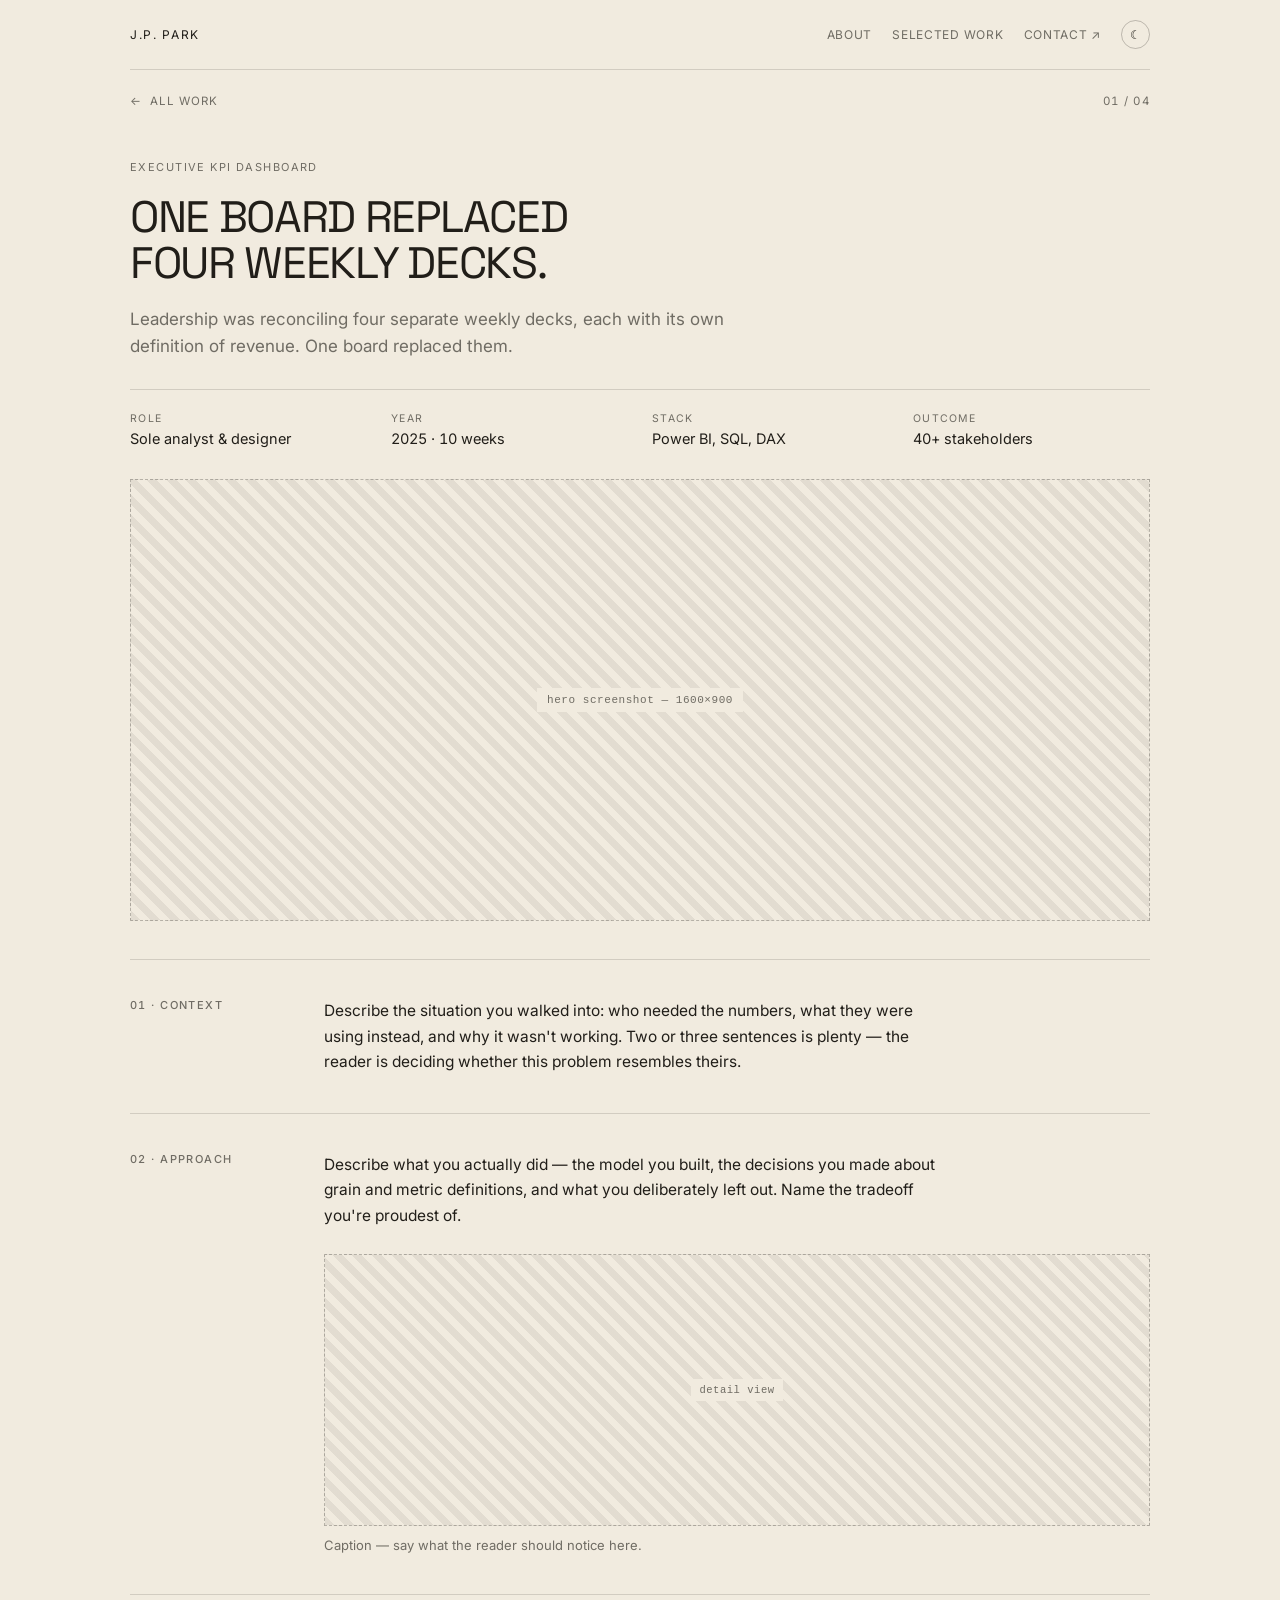
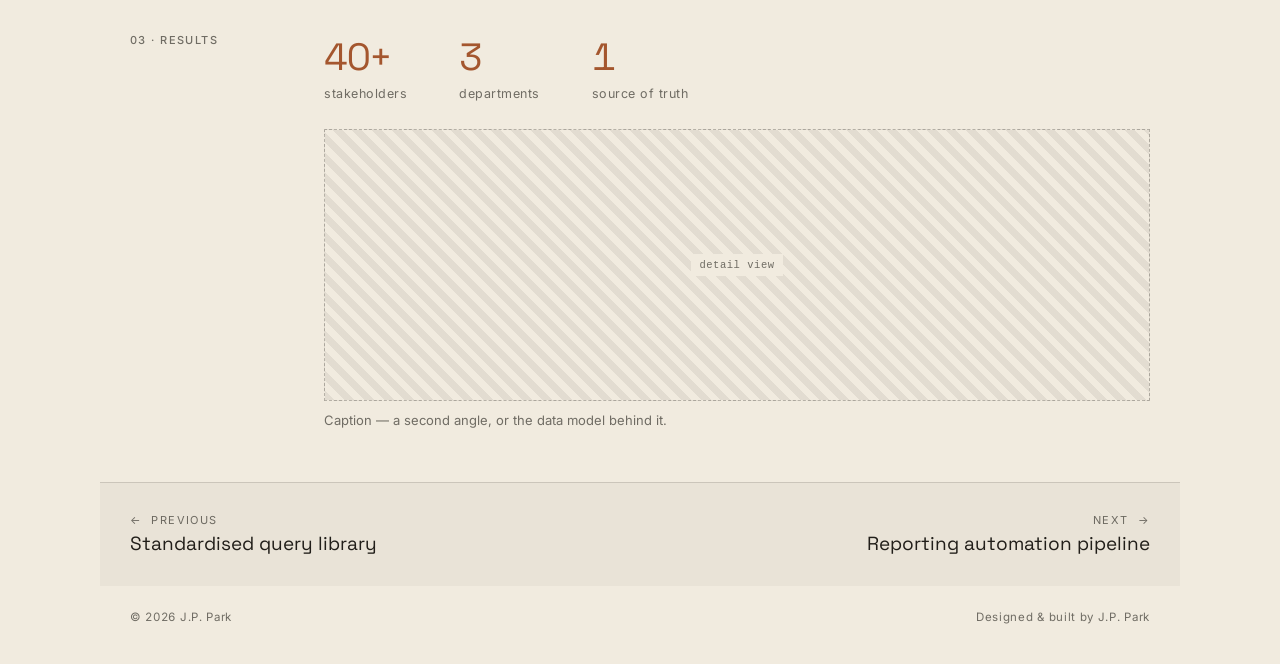
==== work/kpi-dashboard.html @ 95392c77 "initial commit" ====
<!DOCTYPE html>
<html lang="en">
<head>
  <meta charset="UTF-8">
  <meta name="viewport" content="width=device-width, initial-scale=1.0">
  <title>Executive KPI dashboard — J.P. Park</title>
  <meta name="description" content="One board replaced four weekly decks — an executive KPI dashboard built in Power BI.">
  <link rel="icon" href="data:image/svg+xml,%3Csvg xmlns='http://www.w3.org/2000/svg' width='64' height='64'%3E%3Crect width='64' height='64' fill='%23f1ebdf'/%3E%3Crect x='9' y='9' width='46' height='46' fill='none' stroke='%23211e19' stroke-width='2'/%3E%3Crect x='22' y='22' width='20' height='20' fill='%23a4562e'/%3E%3C/svg%3E">
  <link rel="preconnect" href="https://fonts.googleapis.com">
  <link rel="preconnect" href="https://fonts.gstatic.com" crossorigin>
  <link href="https://fonts.googleapis.com/css2?family=Space+Grotesk:wght@400;500&family=Inter:wght@400;500&display=swap" rel="stylesheet">
  <link rel="stylesheet" href="../css/style.css?v=10">
  <script>
    (function () {
      var t = null;
      try { t = localStorage.getItem("jpp-theme"); } catch (e) {}
      if (!t) {
        t = window.matchMedia && window.matchMedia("(prefers-color-scheme: dark)").matches
          ? "dark" : "light";
      }
      document.documentElement.setAttribute("data-th", t);
    })();
  </script>
</head>
<body>

<a class="skip" href="#main">Skip to content</a>

<div class="wrap">

  <header class="site-head bound">
    <a class="brand" href="../index.html">J.P.&nbsp;Park</a>
    <nav class="site-nav">
      <a class="nav-link" href="../index.html#about">About</a>
      <a class="nav-link" href="../index.html#work">Selected Work</a>
      <a class="nav-link" href="mailto:jppk.park@gmail.com">Contact&nbsp;&#8599;</a>
      <button class="theme-toggle" id="themeToggle" type="button"
              aria-label="Switch to dark theme" title="Switch to dark theme">&#9790;</button>
    </nav>
  </header>

  <main id="main" class="bound">
    <article>

      <div class="cs-top">
        <a class="cs-back" href="../index.html#work">&#8592;&nbsp; All work</a>
        <span class="cs-counter num">01 / 04</span>
      </div>

      <header class="cs-head">
        <span class="eyebrow">Executive KPI dashboard</span>
        <h1 class="cs-title">One board replaced four weekly decks.</h1>
        <p class="cs-lede">Leadership was reconciling four separate weekly decks, each with its own
          definition of revenue. One board replaced them.</p>
      </header>

      <div class="facts4">
        <div class="fact"><span class="fact-k">Role</span><span class="fact-v num">Sole analyst &amp; designer</span></div>
        <div class="fact"><span class="fact-k">Year</span><span class="fact-v num">2025 &middot; 10 weeks</span></div>
        <div class="fact"><span class="fact-k">Stack</span><span class="fact-v num">Power BI, SQL, DAX</span></div>
        <div class="fact"><span class="fact-k">Outcome</span><span class="fact-v num">40+ stakeholders</span></div>
      </div>

      <div class="ph ph-hero">
        <span class="chip">hero screenshot &mdash; 1600&times;900</span>
      </div>

      <section class="cs-row">
        <h2 class="label num">01 &middot; Context</h2>
        <p class="cs-para">Describe the situation you walked into: who needed the numbers, what they
          were using instead, and why it wasn't working. Two or three sentences is plenty &mdash;
          the reader is deciding whether this problem resembles theirs.</p>
      </section>

      <section class="cs-row">
        <h2 class="label num">02 &middot; Approach</h2>
        <div class="cs-body">
          <p class="cs-para">Describe what you actually did &mdash; the model you built, the
            decisions you made about grain and metric definitions, and what you deliberately left
            out. Name the tradeoff you're proudest of.</p>
          <figure class="figure">
            <div class="ph ph-detail"><span class="chip">detail view</span></div>
            <figcaption>Caption &mdash; say what the reader should notice here.</figcaption>
          </figure>
        </div>
      </section>

      <section class="cs-row">
        <h2 class="label num">03 &middot; Results</h2>
        <div class="cs-results">
          <div class="stats">
            <div class="stat"><span class="stat-n num">40+</span><span class="stat-k">stakeholders</span></div>
            <div class="stat"><span class="stat-n num">3</span><span class="stat-k">departments</span></div>
            <div class="stat"><span class="stat-n num">1</span><span class="stat-k">source of truth</span></div>
          </div>
          <figure class="figure">
            <div class="ph ph-detail"><span class="chip">detail view</span></div>
            <figcaption>Caption &mdash; a second angle, or the data model behind it.</figcaption>
          </figure>
        </div>
      </section>

      <nav class="panel cs-nav">
        <div class="panel-inner">
          <a class="cs-step" href="query-library.html">
            <span class="eyebrow">&#8592;&nbsp; Previous</span>
            <span class="cs-step-title">Standardised query library</span>
          </a>
          <a class="cs-step cs-step-next" href="reporting-automation.html">
            <span class="eyebrow">Next&nbsp; &#8594;</span>
            <span class="cs-step-title">Reporting automation pipeline</span>
          </a>
        </div>
      </nav>

    </article>
  </main>

  <footer class="site-foot bound">
    <span class="num">&copy; 2026 J.P. Park</span>
    <span>Designed &amp; built by J.P. Park</span>
  </footer>

</div>

<script src="../js/main.js?v=10"></script>
</body>
</html>
---- css/style.css ----
/* ============================================================
   J.P. Park — portfolio
   Editorial parchment. Hairlines only, no shadows.
   One breakpoint: 820px.
   ============================================================ */

/* ---------- design tokens ---------- */

:root {
  --bg:          #f1ebdf;
  --ink:         #211e19;
  --muted:       rgba(33, 30, 25, .62);
  --accent:      #a4562e;
  --panel:       rgba(33, 30, 25, .04);
  --hover:       rgba(33, 30, 25, .035);

  --hair:        rgba(33, 30, 25, .15);   /* rules and section dividers */
  --hair-strong: rgba(33, 30, 25, .25);   /* theme toggle */
  --hair-tag:    rgba(33, 30, 25, .22);   /* tag pills */
  --hair-dash:   rgba(33, 30, 25, .28);   /* image placeholders */
  --hair-icon:   rgba(33, 30, 25, .35);   /* tool slots, CTA pills */

  --ph-fill:     rgba(33, 30, 25, .07);   /* placeholder hatching */
  --chip-bg:     #f1ebdf;                 /* label chip sitting on the hatching */

  --display: "Space Grotesk", system-ui, sans-serif;
  --body:    Inter, system-ui, sans-serif;
  --mono:    ui-monospace, Menlo, Consolas, monospace;

  color-scheme: light;
}

html[data-th="dark"] {
  --bg:          #16140f;
  --ink:         #ece5d6;
  --muted:       #9a9280;
  --accent:      #d1804f;
  --panel:       rgba(236, 229, 214, .045);
  --hover:       rgba(236, 229, 214, .045);

  --hair:        rgba(236, 229, 214, .18);
  --hair-strong: rgba(236, 229, 214, .28);
  --hair-tag:    rgba(236, 229, 214, .22);
  --hair-dash:   rgba(236, 229, 214, .26);
  --hair-icon:   rgba(236, 229, 214, .30);

  --ph-fill:     rgba(236, 229, 214, .09);
  --chip-bg:     #16140f;

  color-scheme: dark;
}

/* Fallback for the no-JS case — the inline head script normally sets data-th
   before first paint, so this only applies when scripting is off. */
@media (prefers-color-scheme: dark) {
  html:not([data-th]) {
    --bg:          #16140f;
    --ink:         #ece5d6;
    --muted:       #9a9280;
    --accent:      #d1804f;
    --panel:       rgba(236, 229, 214, .045);
    --hover:       rgba(236, 229, 214, .045);
    --hair:        rgba(236, 229, 214, .18);
    --hair-strong: rgba(236, 229, 214, .28);
    --hair-tag:    rgba(236, 229, 214, .22);
    --hair-dash:   rgba(236, 229, 214, .26);
    --hair-icon:   rgba(236, 229, 214, .30);
    --ph-fill:     rgba(236, 229, 214, .09);
    --chip-bg:     #16140f;
    color-scheme: dark;
  }
}

/* ---------- base ---------- */

html, body { margin: 0; padding: 0; }

body {
  background: var(--bg);
  color: var(--ink);
  font-family: var(--body);
  -webkit-font-smoothing: antialiased;
}

a { color: var(--ink); text-decoration: none; }
a:hover { color: var(--accent); }
:focus-visible { outline: 2px solid var(--accent); outline-offset: 3px; }
::selection { background: var(--accent); color: var(--bg); }

h1, h2, h3, p, ul, figure { margin: 0; }

.num { font-variant-numeric: tabular-nums; }

.skip {
  position: absolute; left: -9999px; top: 8px; z-index: 50;
  padding: 8px 14px; border-radius: 4px;
  background: var(--ink); color: var(--bg); font-size: 13px;
}
.skip:focus { left: 16px; color: var(--bg); }

/* ---------- shell ---------- */

.wrap  { min-height: 100vh; padding: 0 30px; }
.bound { max-width: 1020px; margin: 0 auto; }

/* ---------- header ---------- */

.site-head {
  display: flex; justify-content: space-between; align-items: center;
  gap: 18px; padding: 20px 0;
  border-bottom: 1px solid var(--hair);
}
.brand { font-size: 12px; letter-spacing: .14em; text-transform: uppercase; }
.site-nav { display: flex; align-items: center; gap: 20px; }
.nav-link {
  font-size: 12px; letter-spacing: .06em; text-transform: uppercase;
  color: var(--muted);
}
.theme-toggle {
  width: 29px; height: 29px; padding: 0;
  border: 1px solid var(--hair-strong); border-radius: 50%;
  background: transparent; color: inherit; cursor: pointer;
  font-size: 12px; line-height: 1;
  display: grid; place-items: center;
}
.theme-toggle:hover { border-color: var(--accent); color: var(--accent); }

/* ---------- shared type ---------- */

.label {
  font-size: 11px; font-weight: 500; letter-spacing: .13em;
  text-transform: uppercase; color: var(--muted);
}
.eyebrow {
  font-size: 11px; letter-spacing: .13em;
  text-transform: uppercase; color: var(--muted);
}

/* ---------- hero ---------- */

.hero { padding: 76px 0 54px; display: flex; flex-direction: column; }
.hero-stack { display: flex; flex-direction: column; gap: 26px; }

.hero-name {
  font-family: var(--display); font-size: 56px; font-weight: 400;
  line-height: 1.02; letter-spacing: -.03em; text-transform: uppercase;
  max-width: 17ch; text-wrap: balance;
}

.profile { display: flex; flex-direction: column; gap: 13px; }
.statement {
  font-family: var(--display); font-size: 24px; font-weight: 400;
  line-height: 1.15; letter-spacing: -.02em; max-width: 24ch;
}
.para {
  font-size: 16px; line-height: 1.6; max-width: 62ch;
  color: var(--muted); text-wrap: pretty;
}

.meta-block {
  display: flex; flex-direction: column; gap: 10px;
  width: 100%; align-self: stretch;
  padding-top: 20px; margin-top: 5px;
  border-top: 1px solid var(--hair);
}
.meta-loc { font-size: 15px; line-height: 1.6; }
.tools { display: flex; flex-wrap: wrap; gap: 10px 20px; margin-top: 4px; }
.tool {
  display: inline-flex; align-items: center; gap: 8px;
  white-space: nowrap; font-size: 15px; line-height: 1.4;
}
/* Lucide glyphs (ISC). Monochrome — they inherit the ink colour via
   currentColor, so they follow the light/dark theme. Note: no `fill` here on
   purpose — the scatter icon's dots carry their own fill="currentColor" and a
   CSS fill would override that attribute and erase them. */
.tool svg {
  flex: none; width: 18px; height: 18px;
  stroke-width: 1.75;
}

.cta-row { display: flex; flex-wrap: wrap; gap: 12px; padding-top: 6px; }
.pill {
  border: 1px solid var(--hair-icon); border-radius: 22px;
  padding: 10px 20px; font-size: 14px;
}
.pill:hover { border-color: var(--accent); }

/* ---------- experience ---------- */

.about {
  padding: 48px 0 8px;
  border-top: 1px solid var(--hair);
  scroll-margin-top: 20px;
}
.about-stack { display: flex; flex-direction: column; gap: 16px; }
.roles { display: flex; flex-direction: column; gap: 22px; }
.role {
  display: flex; flex-direction: column; gap: 8px;
  padding-top: 16px; border-top: 1px solid var(--hair);
}
.role-head {
  display: flex; justify-content: space-between; align-items: baseline; gap: 16px;
}
.role-title { font-family: var(--display); font-size: 18px; font-weight: 500; }
.role-dates {
  font-size: 12px; letter-spacing: .04em; white-space: nowrap; color: var(--muted);
}
.role-org {
  font-size: 11.5px; letter-spacing: .09em;
  text-transform: uppercase; color: var(--muted);
}
.role-list {
  margin-top: 5px; padding-left: 17px; max-width: 56ch;
  display: flex; flex-direction: column; gap: 7px;
}
.role-list li { font-size: 14.5px; line-height: 1.55; }

/* ---------- selected work ---------- */

.work-sec { padding: 60px 0 20px; scroll-margin-top: 20px; }
.sec-head {
  display: flex; justify-content: space-between; align-items: baseline;
  gap: 20px; padding-bottom: 6px;
}
.sec-count { font-size: 11px; letter-spacing: .13em; color: var(--muted); }

.work {
  display: block; border-top: 1px solid var(--hair);
  padding: 26px 16px; margin: 0 -16px;
  transition: background .15s ease;
}
.work:hover { background: var(--hover); color: var(--ink); }
.work-grid {
  display: grid; grid-template-columns: 1fr 1.05fr;
  gap: 34px; align-items: stretch;
}
.work-text { display: flex; flex-direction: column; gap: 14px; order: 1; }
.work-head { display: flex; flex-direction: column; gap: 5px; }
.work-headline {
  font-family: var(--display); font-size: 25px; font-weight: 400;
  line-height: 1.14; letter-spacing: -.02em; max-width: 24ch;
}
.work-blurb {
  font-size: 14.5px; line-height: 1.6; max-width: 56ch;
  color: var(--muted); text-wrap: pretty;
}
.work-cta {
  margin-top: auto; font-size: 13px; letter-spacing: .03em; color: var(--accent);
}
.arrow { display: inline-block; font-style: normal; transition: transform .15s ease; }
.work:hover .arrow { transform: translateX(3px); }
.work-end { border-top: 1px solid var(--hair); }

/* image placeholders */
.ph {
  display: grid; place-items: center;
  border: 1px dashed var(--hair-dash);
  background-image: repeating-linear-gradient(45deg,
    var(--ph-fill) 0 7px, transparent 7px 14px);
}
.ph-shot { min-height: 230px; order: 2; }
.chip {
  font-family: var(--mono); font-size: 10.5px; letter-spacing: .05em;
  padding: 5px 8px; background: var(--chip-bg); color: var(--muted);
}

/* facts strips */
.facts3 {
  display: grid; grid-template-columns: repeat(3, 1fr); gap: 14px;
  padding: 12px 0;
  border-top: 1px solid var(--hair); border-bottom: 1px solid var(--hair);
}
.fact { display: flex; flex-direction: column; gap: 3px; }
.fact-k {
  font-size: 10px; letter-spacing: .12em; text-transform: uppercase; color: var(--muted);
}
.fact-v { font-size: 13px; line-height: 1.35; }

.tags { display: flex; flex-wrap: wrap; gap: 7px; }
.tag {
  display: inline-block; white-space: nowrap;
  font-size: 10.5px; letter-spacing: .09em; text-transform: uppercase;
  border: 1px solid var(--hair-tag); border-radius: 12px;
  padding: 4px 10px; color: var(--muted);
}

/* ---------- full-bleed panels ---------- */

.panel {
  margin: 60px -30px 0; padding: 52px 30px;
  background: var(--panel); border-top: 1px solid var(--hair);
}
.panel-inner {
  max-width: 1020px; margin: 0 auto;
  display: flex; flex-direction: column; gap: 26px;
}
.panel-head { display: flex; flex-direction: column; gap: 12px; }
.panel-title {
  font-family: var(--display); font-size: 34px; font-weight: 400;
  line-height: 1.08; letter-spacing: -.025em; max-width: 22ch;
}
.triple {
  display: grid; grid-template-columns: repeat(3, 1fr); gap: 30px;
  padding-top: 22px; border-top: 1px solid var(--hair);
}
.tri { display: flex; flex-direction: column; gap: 6px; }
.tri-v { font-size: 14.5px; line-height: 1.55; }
.link-row {
  display: flex; flex-wrap: wrap; gap: 22px;
  align-items: baseline; padding-top: 6px;
}
.link-cap { font-size: 12px; letter-spacing: .13em; text-transform: uppercase; }

/* ---------- footer ---------- */

.site-foot {
  padding: 24px 0 40px;
  display: flex; justify-content: space-between; align-items: baseline; gap: 20px;
}
.site-foot span { font-size: 11.5px; letter-spacing: .06em; color: var(--muted); }

/* ---------- case study ---------- */

.cs-top {
  padding: 24px 0 0;
  display: flex; justify-content: space-between; align-items: baseline; gap: 20px;
}
.cs-back {
  font-size: 11.5px; letter-spacing: .09em;
  text-transform: uppercase; color: var(--muted);
}
.cs-counter { font-size: 11.5px; letter-spacing: .11em; color: var(--muted); }

.cs-head { padding: 52px 0 30px; display: flex; flex-direction: column; gap: 20px; }
.cs-title {
  font-family: var(--display); font-size: 44px; font-weight: 400;
  line-height: 1.05; letter-spacing: -.03em; text-transform: uppercase;
  max-width: 20ch; text-wrap: balance;
}
.cs-lede {
  font-size: 17px; line-height: 1.55; max-width: 56ch;
  color: var(--muted); text-wrap: pretty;
}

.facts4 {
  display: grid; grid-template-columns: repeat(4, 1fr); gap: 24px;
  padding: 22px 0 30px; border-top: 1px solid var(--hair);
}
.facts4 .fact-k { font-size: 10.5px; }
.facts4 .fact-v { font-size: 14.5px; line-height: 1.45; }

.ph-hero { height: 440px; }
.ph-hero .chip { font-size: 11px; padding: 6px 10px; }
.ph-detail { height: 270px; }

.cs-row {
  display: grid; grid-template-columns: 160px 1fr; gap: 34px;
  padding-top: 38px; margin-top: 38px; border-top: 1px solid var(--hair);
}
.cs-body { display: flex; flex-direction: column; gap: 26px; }
.cs-para {
  font-size: 15.5px; line-height: 1.65; max-width: 62ch; text-wrap: pretty;
}
.figure { display: flex; flex-direction: column; gap: 10px; }
.figure figcaption {
  font-size: 13px; line-height: 1.5; max-width: 52ch; color: var(--muted);
}

.stats { display: flex; flex-wrap: wrap; gap: 52px; }
.stat { display: flex; flex-direction: column; gap: 5px; }
.stat-n {
  font-family: var(--display); font-size: 38px; font-weight: 400;
  letter-spacing: -.035em; color: var(--accent);
}
.stat-k { font-size: 12.5px; letter-spacing: .04em; color: var(--muted); }

.cs-nav { margin: 52px -30px 0; padding: 30px; }
.cs-nav .panel-inner { display: grid; grid-template-columns: 1fr 1fr; gap: 26px; }
.cs-step {
  display: flex; flex-direction: column; gap: 6px;
  transition: background .15s ease;
}
.cs-step:hover { color: var(--ink); }
.cs-step-next { text-align: right; }
.cs-step-title { font-family: var(--display); font-size: 19px; line-height: 1.2; }
.cs-results { display: flex; flex-direction: column; gap: 28px; }

/* ---------- responsive ---------- */

@media (max-width: 820px) {
  .hero-name,
  .cs-title      { font-size: 31px; }
  .panel-title   { font-size: 27px; }

  .work-grid     { grid-template-columns: 1fr; gap: 22px; }
  .ph-shot       { order: -1; }

  .facts4        { grid-template-columns: 1fr 1fr; gap: 20px; }
  .triple        { grid-template-columns: 1fr; gap: 26px; }
  .cs-row        { grid-template-columns: 1fr; gap: 12px; }
  .cs-nav .panel-inner { grid-template-columns: 1fr; gap: 30px; }
}

@media (prefers-reduced-motion: reduce) {
  .work, .arrow, .cs-step { transition: none; }
}
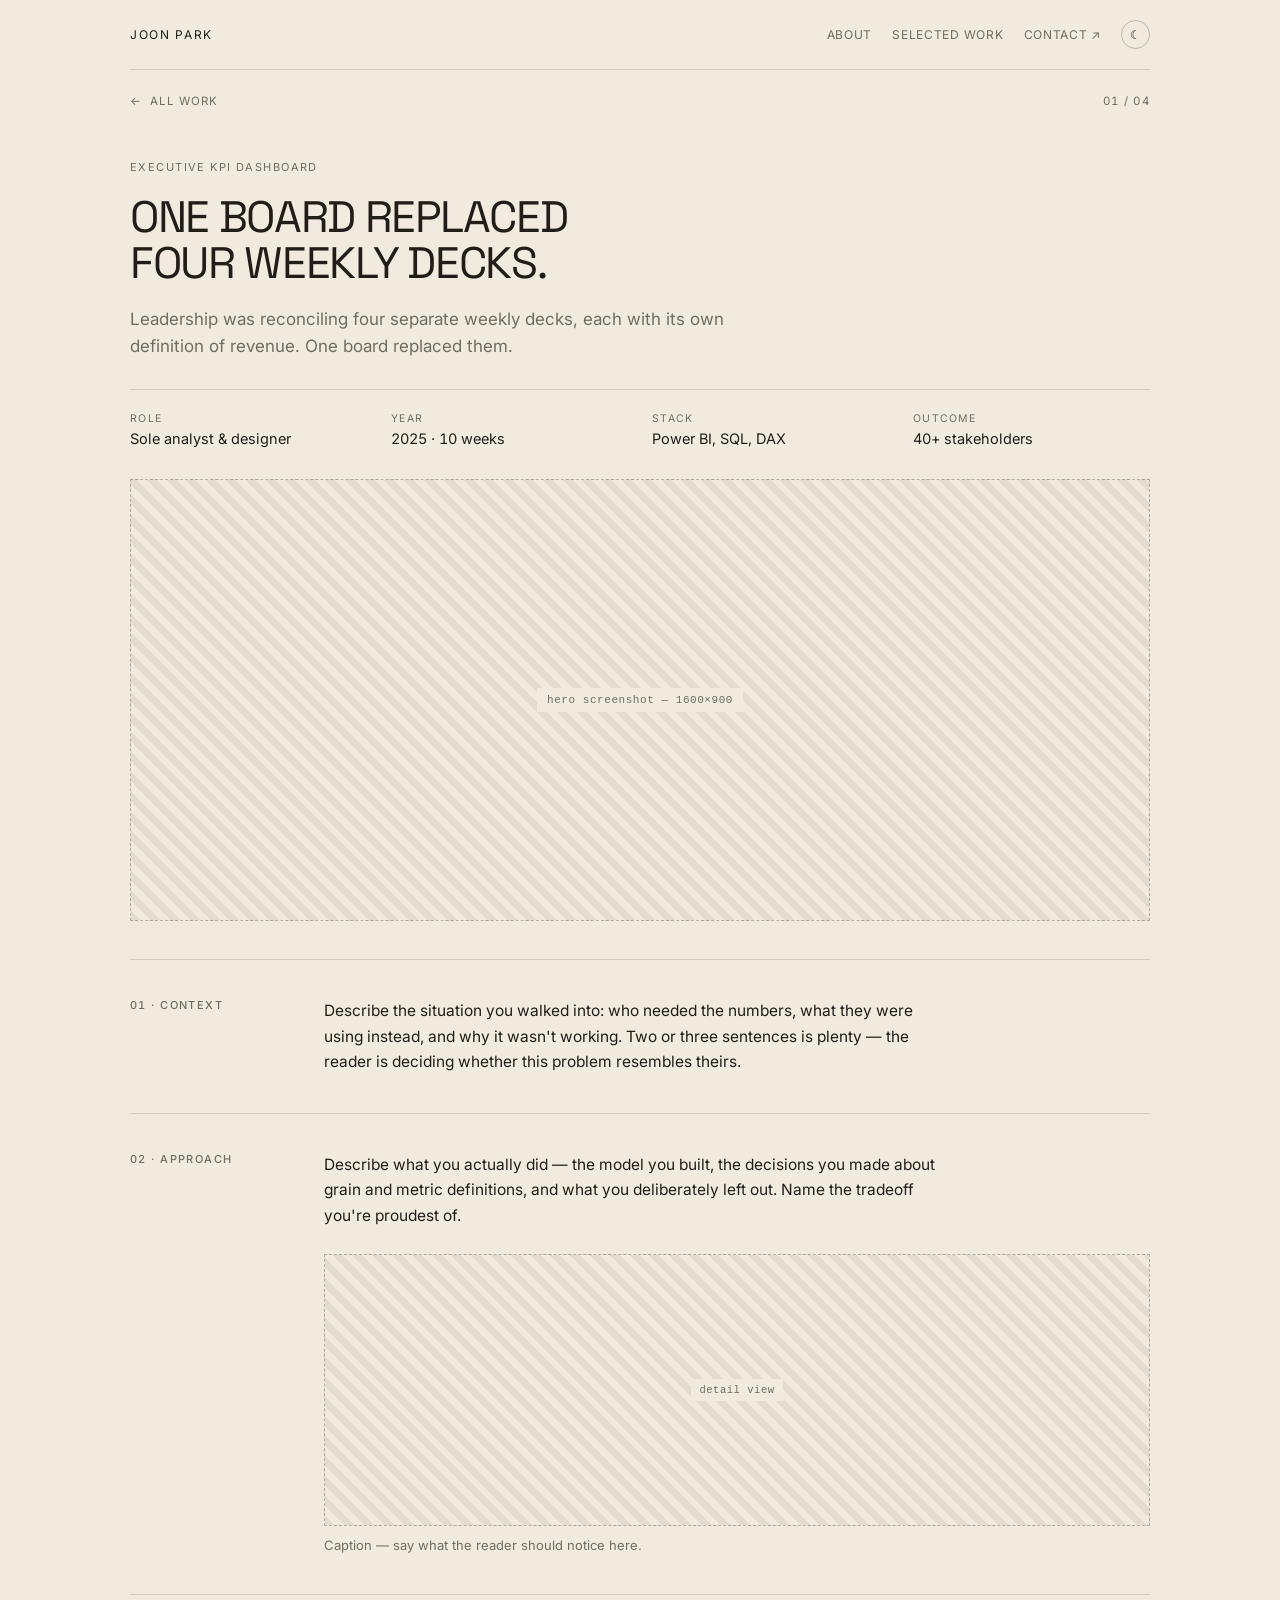
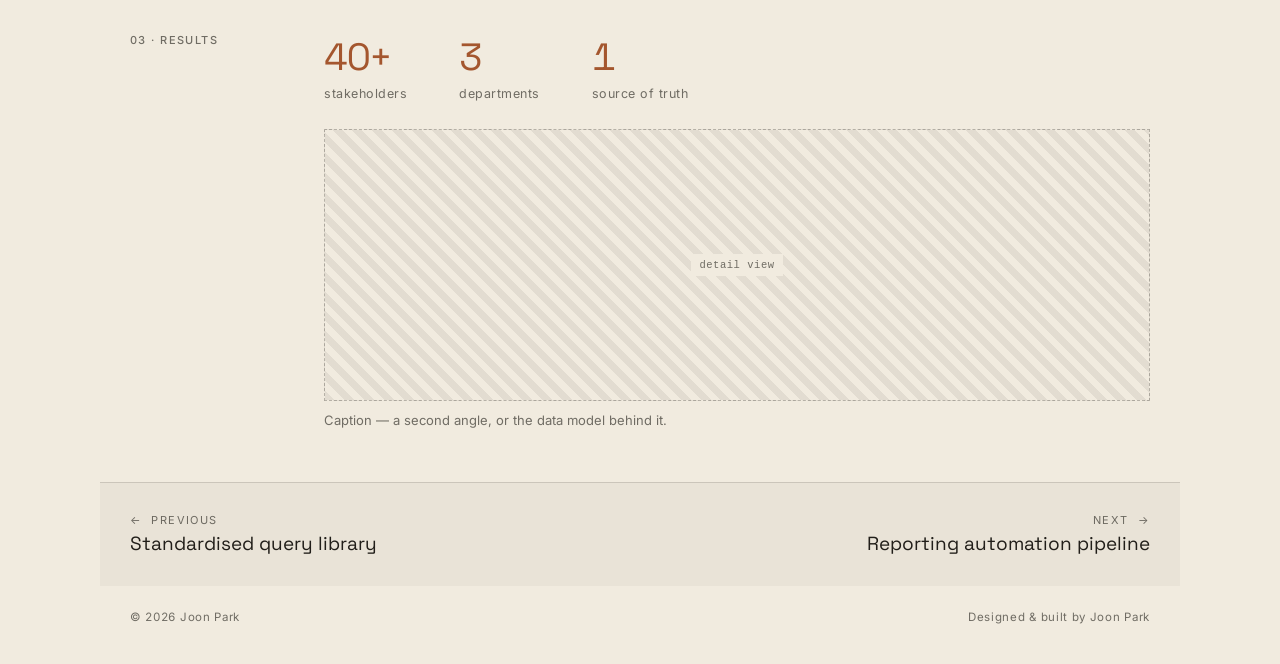
==== commit c9f348d7: "Hero identity, Toronto location, and scrape-resistant email - Move the location under the name as it" ====
--- a/work/kpi-dashboard.html
+++ b/work/kpi-dashboard.html
@@ -3,13 +3,13 @@
 <head>
   <meta charset="UTF-8">
   <meta name="viewport" content="width=device-width, initial-scale=1.0">
-  <title>Executive KPI dashboard — J.P. Park</title>
+  <title>Executive KPI dashboard — Joon Park</title>
   <meta name="description" content="One board replaced four weekly decks — an executive KPI dashboard built in Power BI.">
   <link rel="icon" href="data:image/svg+xml,%3Csvg xmlns='http://www.w3.org/2000/svg' width='64' height='64'%3E%3Crect width='64' height='64' fill='%23f1ebdf'/%3E%3Crect x='9' y='9' width='46' height='46' fill='none' stroke='%23211e19' stroke-width='2'/%3E%3Crect x='22' y='22' width='20' height='20' fill='%23a4562e'/%3E%3C/svg%3E">
   <link rel="preconnect" href="https://fonts.googleapis.com">
   <link rel="preconnect" href="https://fonts.gstatic.com" crossorigin>
   <link href="https://fonts.googleapis.com/css2?family=Space+Grotesk:wght@400;500&family=Inter:wght@400;500&display=swap" rel="stylesheet">
-  <link rel="stylesheet" href="../css/style.css?v=10">
+  <link rel="stylesheet" href="../css/style.css?v=13">
   <script>
     (function () {
       var t = null;
@@ -29,11 +29,11 @@
 <div class="wrap">
 
   <header class="site-head bound">
-    <a class="brand" href="../index.html">J.P.&nbsp;Park</a>
+    <a class="brand" href="../index.html">Joon&nbsp;Park</a>
     <nav class="site-nav">
       <a class="nav-link" href="../index.html#about">About</a>
       <a class="nav-link" href="../index.html#work">Selected Work</a>
-      <a class="nav-link" href="mailto:jppk.park@gmail.com">Contact&nbsp;&#8599;</a>
+      <a class="nav-link mail" href="../index.html#contact" data-u="jppk.park" data-d="gmail.com">Contact&nbsp;&#8599;</a>
       <button class="theme-toggle" id="themeToggle" type="button"
               aria-label="Switch to dark theme" title="Switch to dark theme">&#9790;</button>
     </nav>
@@ -117,12 +117,12 @@
   </main>
 
   <footer class="site-foot bound">
-    <span class="num">&copy; 2026 J.P. Park</span>
-    <span>Designed &amp; built by J.P. Park</span>
+    <span class="num">&copy; 2026 Joon Park</span>
+    <span>Designed &amp; built by Joon Park</span>
   </footer>
 
 </div>
 
-<script src="../js/main.js?v=10"></script>
+<script src="../js/main.js?v=13"></script>
 </body>
 </html>
--- a/css/style.css
+++ b/css/style.css
@@ -147,6 +147,11 @@
   max-width: 17ch; text-wrap: balance;
 }
 
+/* Name and location read as one unit, so they sit tighter than the
+   hero-stack's 26px rhythm. */
+.hero-id  { display: flex; flex-direction: column; gap: 10px; }
+.hero-loc { font-size: 13px; line-height: 1.5; letter-spacing: .01em; color: var(--muted); }
+
 .profile { display: flex; flex-direction: column; gap: 13px; }
 .statement {
   font-family: var(--display); font-size: 24px; font-weight: 400;
@@ -163,7 +168,6 @@
   padding-top: 20px; margin-top: 5px;
   border-top: 1px solid var(--hair);
 }
-.meta-loc { font-size: 15px; line-height: 1.6; }
 .tools { display: flex; flex-wrap: wrap; gap: 10px 20px; margin-top: 4px; }
 .tool {
   display: inline-flex; align-items: center; gap: 8px;
@@ -305,6 +309,11 @@
 }
 .tri { display: flex; flex-direction: column; gap: 6px; }
 .tri-v { font-size: 14.5px; line-height: 1.55; }
+.mail-display {
+  align-self: start;
+  font-family: var(--display); font-size: 20px; line-height: 1.3;
+  letter-spacing: -.01em; word-break: break-word;
+}
 .link-row {
   display: flex; flex-wrap: wrap; gap: 22px;
   align-items: baseline; padding-top: 6px;
@@ -392,6 +401,11 @@
   .cs-title      { font-size: 31px; }
   .panel-title   { font-size: 27px; }
 
+  /* The four nav items plus the brand are wider than a phone viewport, so let
+     the bar wrap to a second row instead of forcing the page to scroll. */
+  .site-head     { flex-wrap: wrap; gap: 12px 18px; }
+  .site-nav      { flex-wrap: wrap; gap: 16px; }
+
   .work-grid     { grid-template-columns: 1fr; gap: 22px; }
   .ph-shot       { order: -1; }
 
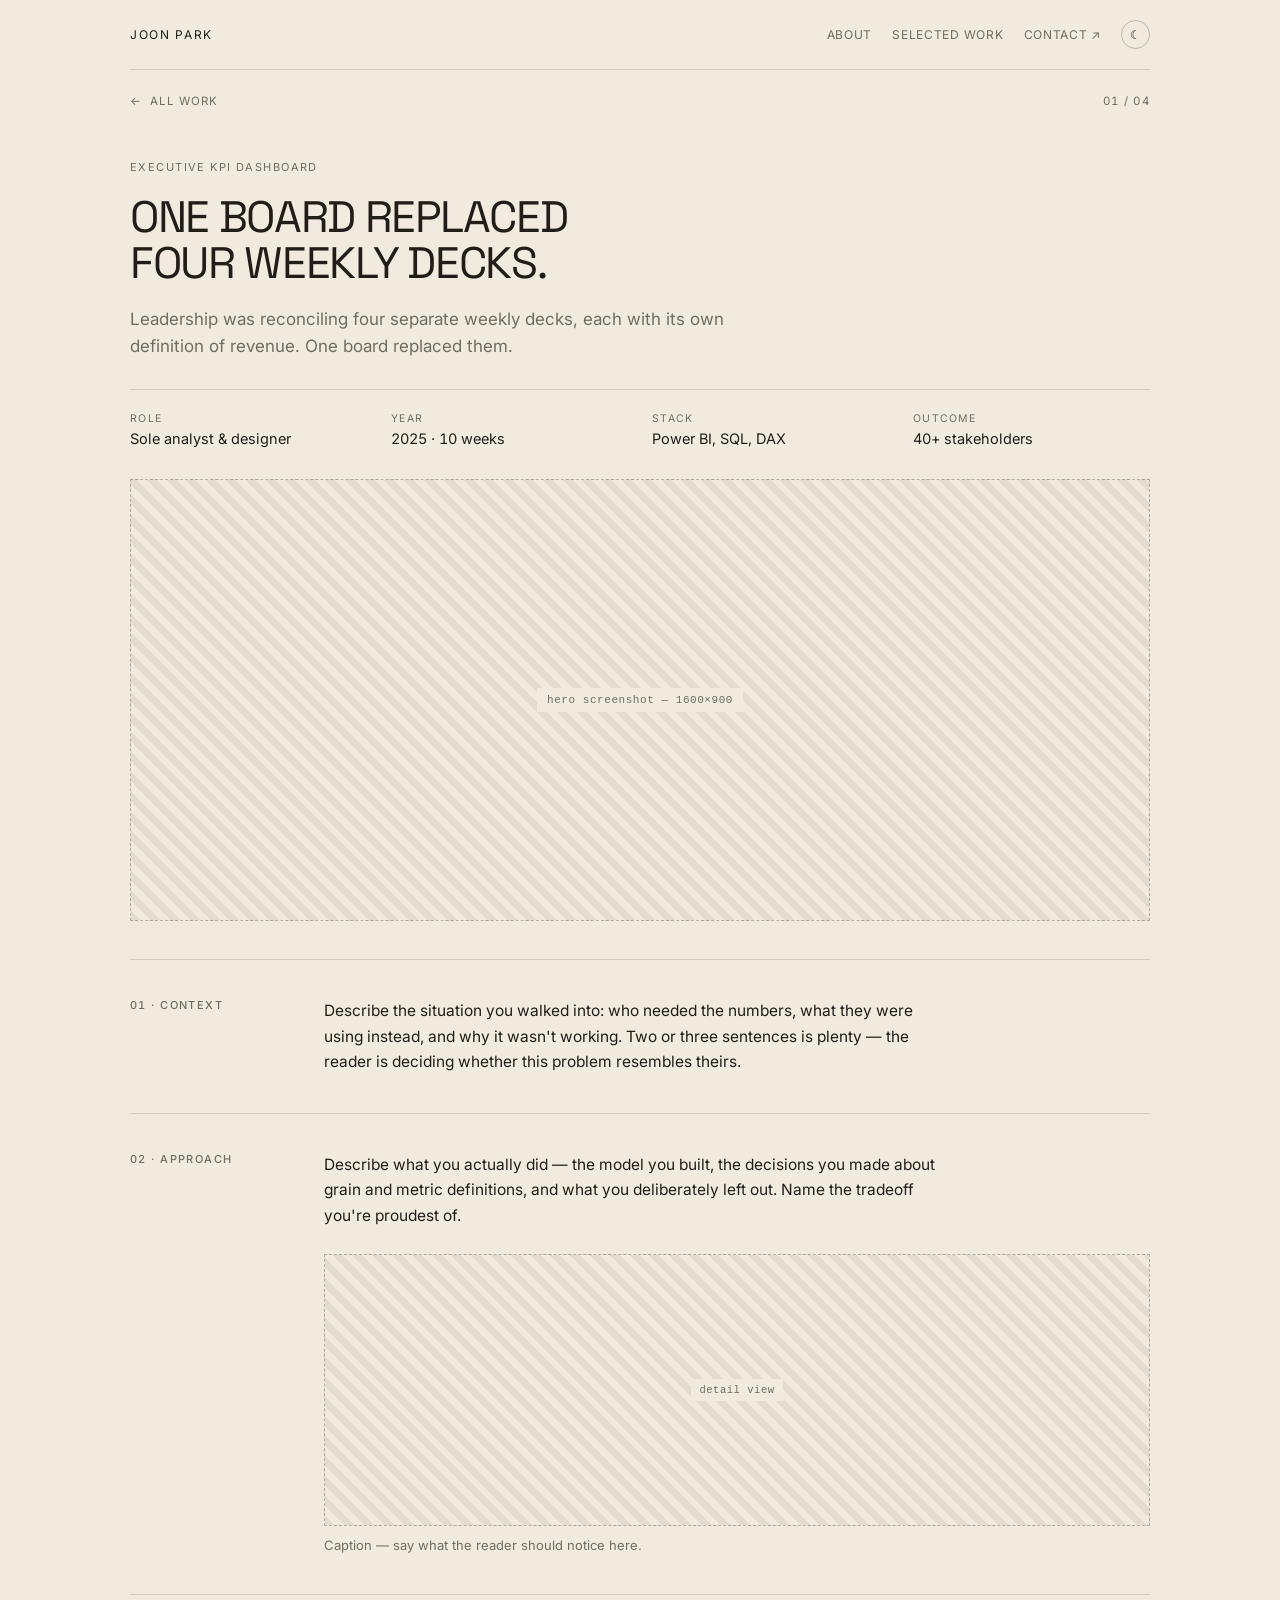
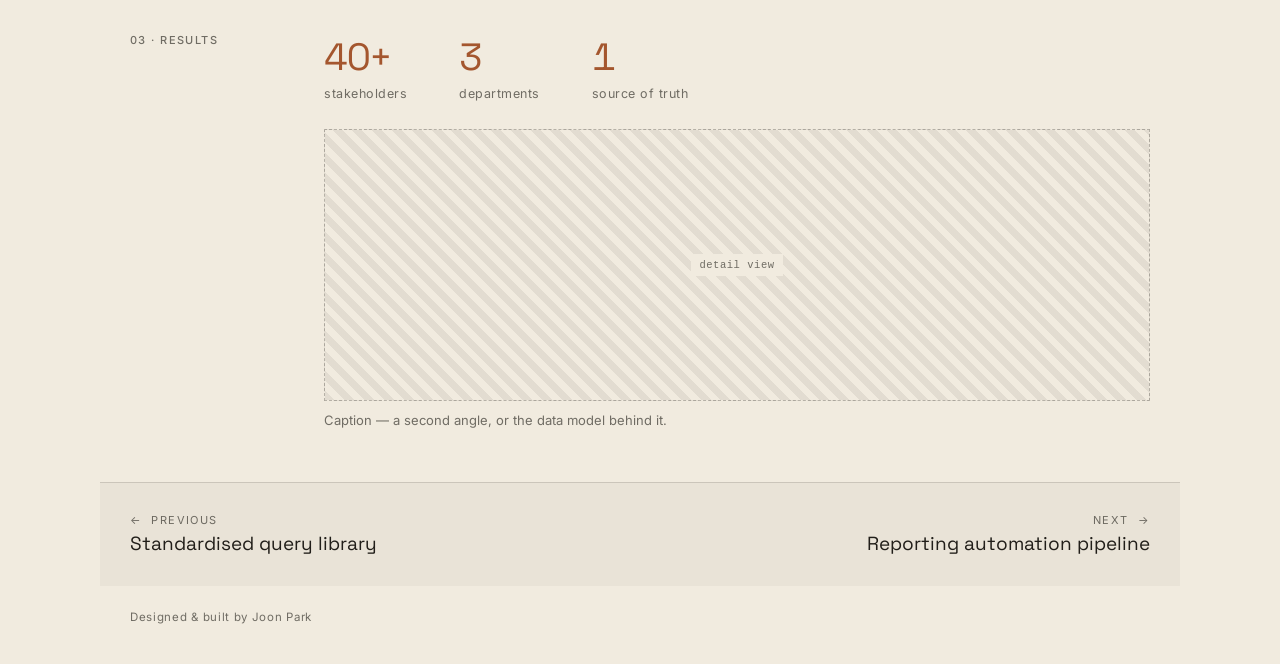
==== commit 5160b155: "Strip the contact panel down to the two links The panel's headline and the Contact-me-for / Where / " ====
--- a/work/kpi-dashboard.html
+++ b/work/kpi-dashboard.html
@@ -9,7 +9,7 @@
   <link rel="preconnect" href="https://fonts.googleapis.com">
   <link rel="preconnect" href="https://fonts.gstatic.com" crossorigin>
   <link href="https://fonts.googleapis.com/css2?family=Space+Grotesk:wght@400;500&family=Inter:wght@400;500&display=swap" rel="stylesheet">
-  <link rel="stylesheet" href="../css/style.css?v=13">
+  <link rel="stylesheet" href="../css/style.css?v=14">
   <script>
     (function () {
       var t = null;
@@ -117,12 +117,11 @@
   </main>
 
   <footer class="site-foot bound">
-    <span class="num">&copy; 2026 Joon Park</span>
     <span>Designed &amp; built by Joon Park</span>
   </footer>
 
 </div>
 
-<script src="../js/main.js?v=13"></script>
+<script src="../js/main.js?v=14"></script>
 </body>
 </html>
--- a/css/style.css
+++ b/css/style.css
@@ -298,22 +298,6 @@
   max-width: 1020px; margin: 0 auto;
   display: flex; flex-direction: column; gap: 26px;
 }
-.panel-head { display: flex; flex-direction: column; gap: 12px; }
-.panel-title {
-  font-family: var(--display); font-size: 34px; font-weight: 400;
-  line-height: 1.08; letter-spacing: -.025em; max-width: 22ch;
-}
-.triple {
-  display: grid; grid-template-columns: repeat(3, 1fr); gap: 30px;
-  padding-top: 22px; border-top: 1px solid var(--hair);
-}
-.tri { display: flex; flex-direction: column; gap: 6px; }
-.tri-v { font-size: 14.5px; line-height: 1.55; }
-.mail-display {
-  align-self: start;
-  font-family: var(--display); font-size: 20px; line-height: 1.3;
-  letter-spacing: -.01em; word-break: break-word;
-}
 .link-row {
   display: flex; flex-wrap: wrap; gap: 22px;
   align-items: baseline; padding-top: 6px;
@@ -399,7 +383,6 @@
 @media (max-width: 820px) {
   .hero-name,
   .cs-title      { font-size: 31px; }
-  .panel-title   { font-size: 27px; }
 
   /* The four nav items plus the brand are wider than a phone viewport, so let
      the bar wrap to a second row instead of forcing the page to scroll. */
@@ -410,7 +393,6 @@
   .ph-shot       { order: -1; }
 
   .facts4        { grid-template-columns: 1fr 1fr; gap: 20px; }
-  .triple        { grid-template-columns: 1fr; gap: 26px; }
   .cs-row        { grid-template-columns: 1fr; gap: 12px; }
   .cs-nav .panel-inner { grid-template-columns: 1fr; gap: 30px; }
 }
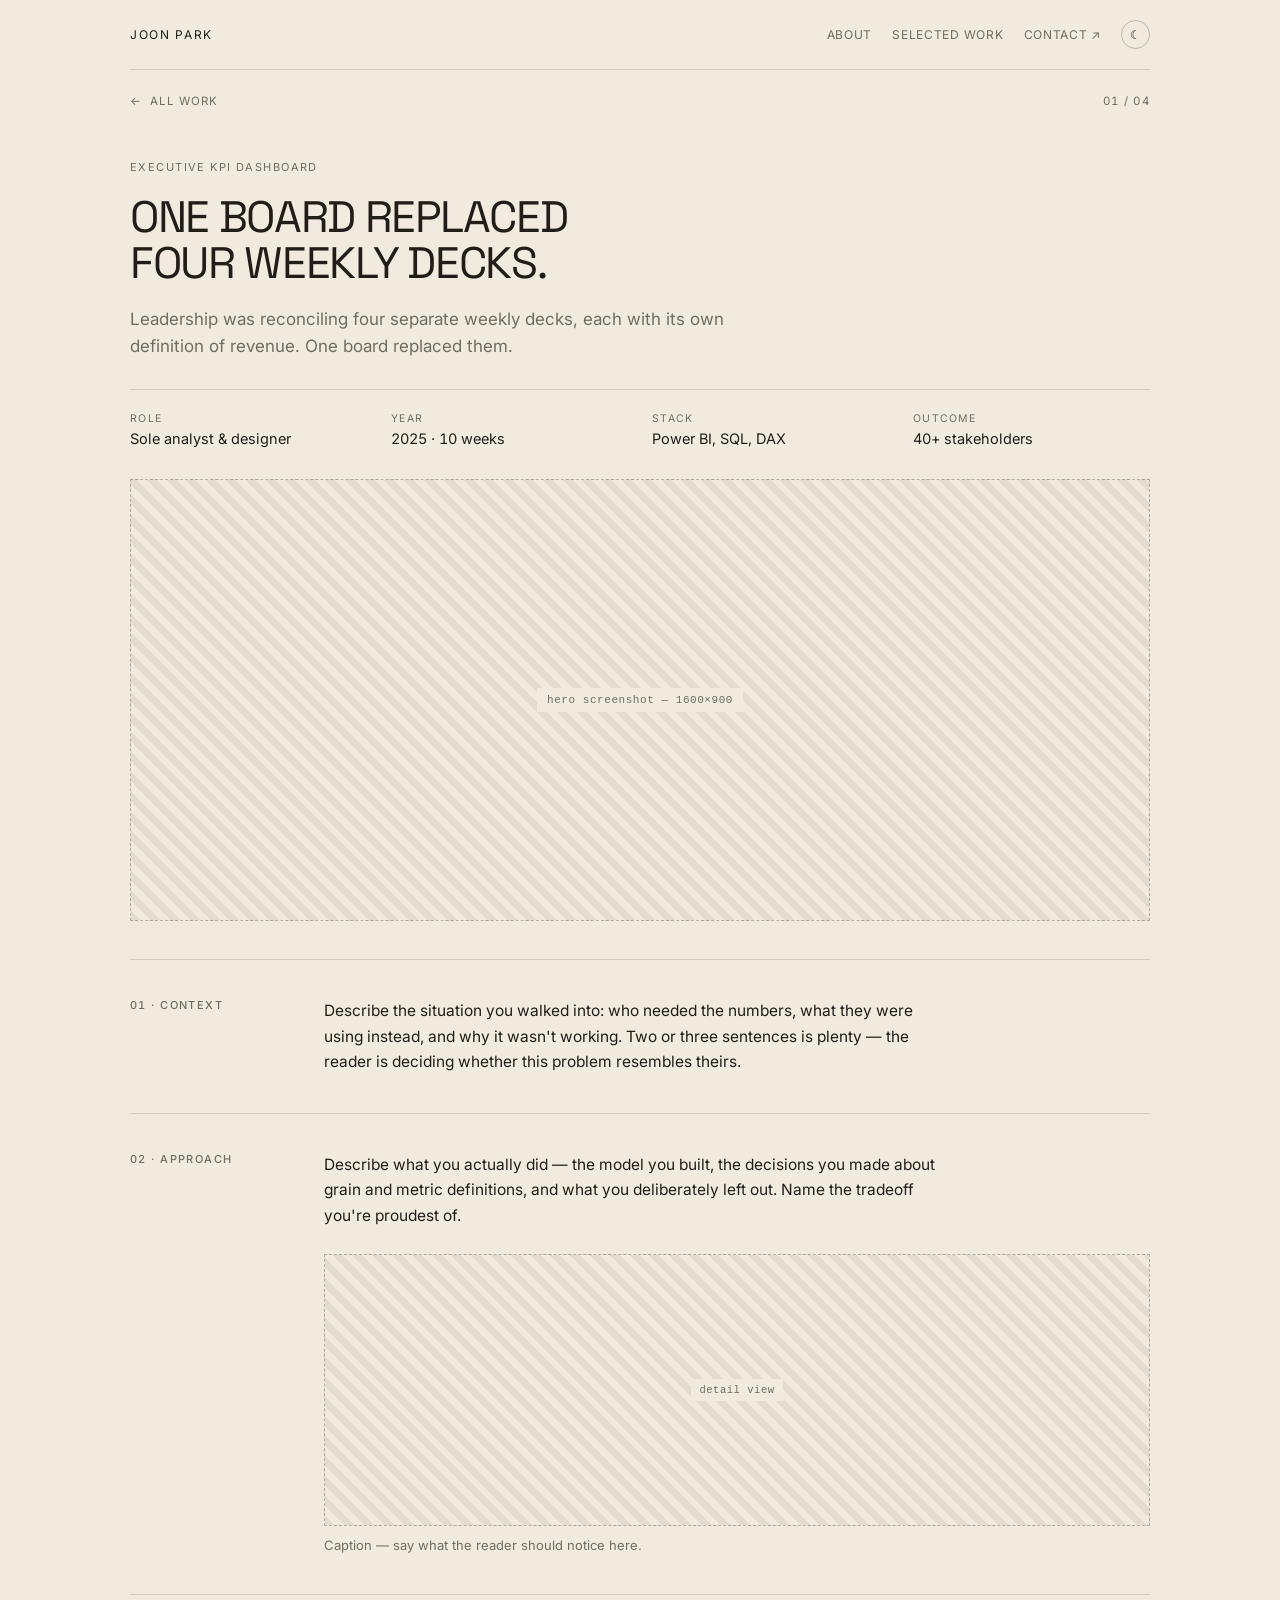
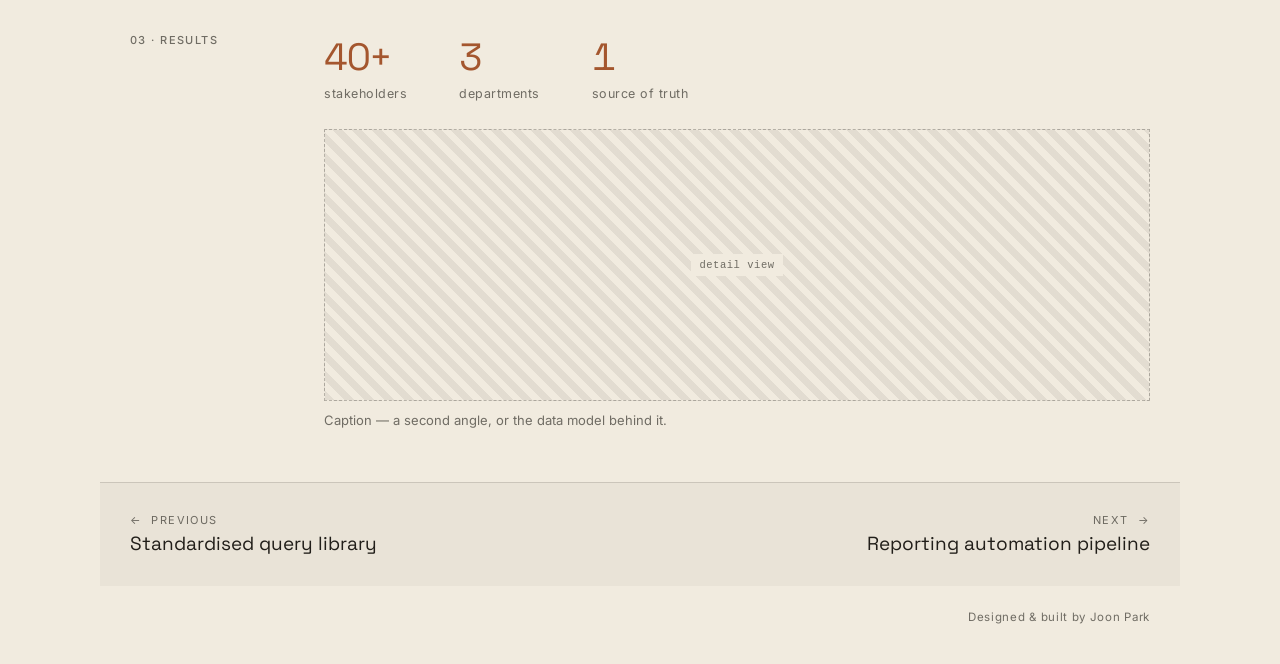
==== commit 21d71a8e: "End the page on a slim contact bar The tinted panel now closes the site: contact link left, credit r" ====
--- a/work/kpi-dashboard.html
+++ b/work/kpi-dashboard.html
@@ -9,7 +9,7 @@
   <link rel="preconnect" href="https://fonts.googleapis.com">
   <link rel="preconnect" href="https://fonts.gstatic.com" crossorigin>
   <link href="https://fonts.googleapis.com/css2?family=Space+Grotesk:wght@400;500&family=Inter:wght@400;500&display=swap" rel="stylesheet">
-  <link rel="stylesheet" href="../css/style.css?v=14">
+  <link rel="stylesheet" href="../css/style.css?v=22">
   <script>
     (function () {
       var t = null;
@@ -122,6 +122,6 @@
 
 </div>
 
-<script src="../js/main.js?v=14"></script>
+<script src="../js/main.js?v=22"></script>
 </body>
 </html>
--- a/css/style.css
+++ b/css/style.css
@@ -1,5 +1,5 @@
 /* ============================================================
-   J.P. Park — portfolio
+   Joon Park — portfolio
    Editorial parchment. Hairlines only, no shadows.
    One breakpoint: 820px.
    ============================================================ */
@@ -18,7 +18,6 @@
   --hair-strong: rgba(33, 30, 25, .25);   /* theme toggle */
   --hair-tag:    rgba(33, 30, 25, .22);   /* tag pills */
   --hair-dash:   rgba(33, 30, 25, .28);   /* image placeholders */
-  --hair-icon:   rgba(33, 30, 25, .35);   /* tool slots, CTA pills */
 
   --ph-fill:     rgba(33, 30, 25, .07);   /* placeholder hatching */
   --chip-bg:     #f1ebdf;                 /* label chip sitting on the hatching */
@@ -42,7 +41,6 @@
   --hair-strong: rgba(236, 229, 214, .28);
   --hair-tag:    rgba(236, 229, 214, .22);
   --hair-dash:   rgba(236, 229, 214, .26);
-  --hair-icon:   rgba(236, 229, 214, .30);
 
   --ph-fill:     rgba(236, 229, 214, .09);
   --chip-bg:     #16140f;
@@ -64,7 +62,6 @@
     --hair-strong: rgba(236, 229, 214, .28);
     --hair-tag:    rgba(236, 229, 214, .22);
     --hair-dash:   rgba(236, 229, 214, .26);
-    --hair-icon:   rgba(236, 229, 214, .30);
     --ph-fill:     rgba(236, 229, 214, .09);
     --chip-bg:     #16140f;
     color-scheme: dark;
@@ -147,9 +144,11 @@
   max-width: 17ch; text-wrap: balance;
 }
 
-/* Name and location read as one unit, so they sit tighter than the
-   hero-stack's 26px rhythm. */
-.hero-id  { display: flex; flex-direction: column; gap: 10px; }
+/* Name and location share a line, sitting on a common baseline. Wraps to two
+   lines on narrow screens, where they'd otherwise overflow. */
+.hero-id {
+  display: flex; flex-wrap: wrap; align-items: baseline; gap: 8px 18px;
+}
 .hero-loc { font-size: 13px; line-height: 1.5; letter-spacing: .01em; color: var(--muted); }
 
 .profile { display: flex; flex-direction: column; gap: 13px; }
@@ -182,13 +181,6 @@
   stroke-width: 1.75;
 }
 
-.cta-row { display: flex; flex-wrap: wrap; gap: 12px; padding-top: 6px; }
-.pill {
-  border: 1px solid var(--hair-icon); border-radius: 22px;
-  padding: 10px 20px; font-size: 14px;
-}
-.pill:hover { border-color: var(--accent); }
-
 /* ---------- experience ---------- */
 
 .about {
@@ -298,17 +290,23 @@
   max-width: 1020px; margin: 0 auto;
   display: flex; flex-direction: column; gap: 26px;
 }
-.link-row {
-  display: flex; flex-wrap: wrap; gap: 22px;
-  align-items: baseline; padding-top: 6px;
-}
-.link-cap { font-size: 12px; letter-spacing: .13em; text-transform: uppercase; }
+/* A slim closing band that ends the page: contact link left, credit right.
+   The full 52px panel padding was built for a headline and three columns. */
+.panel-thin { padding-top: 22px; padding-bottom: 22px; }
+.contact-row {
+  display: flex; flex-wrap: wrap; justify-content: space-between;
+  align-items: baseline; gap: 8px 26px;
+}
+.credit { font-size: 11.5px; letter-spacing: .06em; color: var(--muted); }
+.contact-cta { font-size: 12px; letter-spacing: .13em; text-transform: uppercase; }
 
 /* ---------- footer ---------- */
 
+/* Only the credit line remains, so send it to the right edge — space-between
+   would just pin it left. */
 .site-foot {
   padding: 24px 0 40px;
-  display: flex; justify-content: space-between; align-items: baseline; gap: 20px;
+  display: flex; justify-content: flex-end; align-items: baseline; gap: 20px;
 }
 .site-foot span { font-size: 11.5px; letter-spacing: .06em; color: var(--muted); }
 
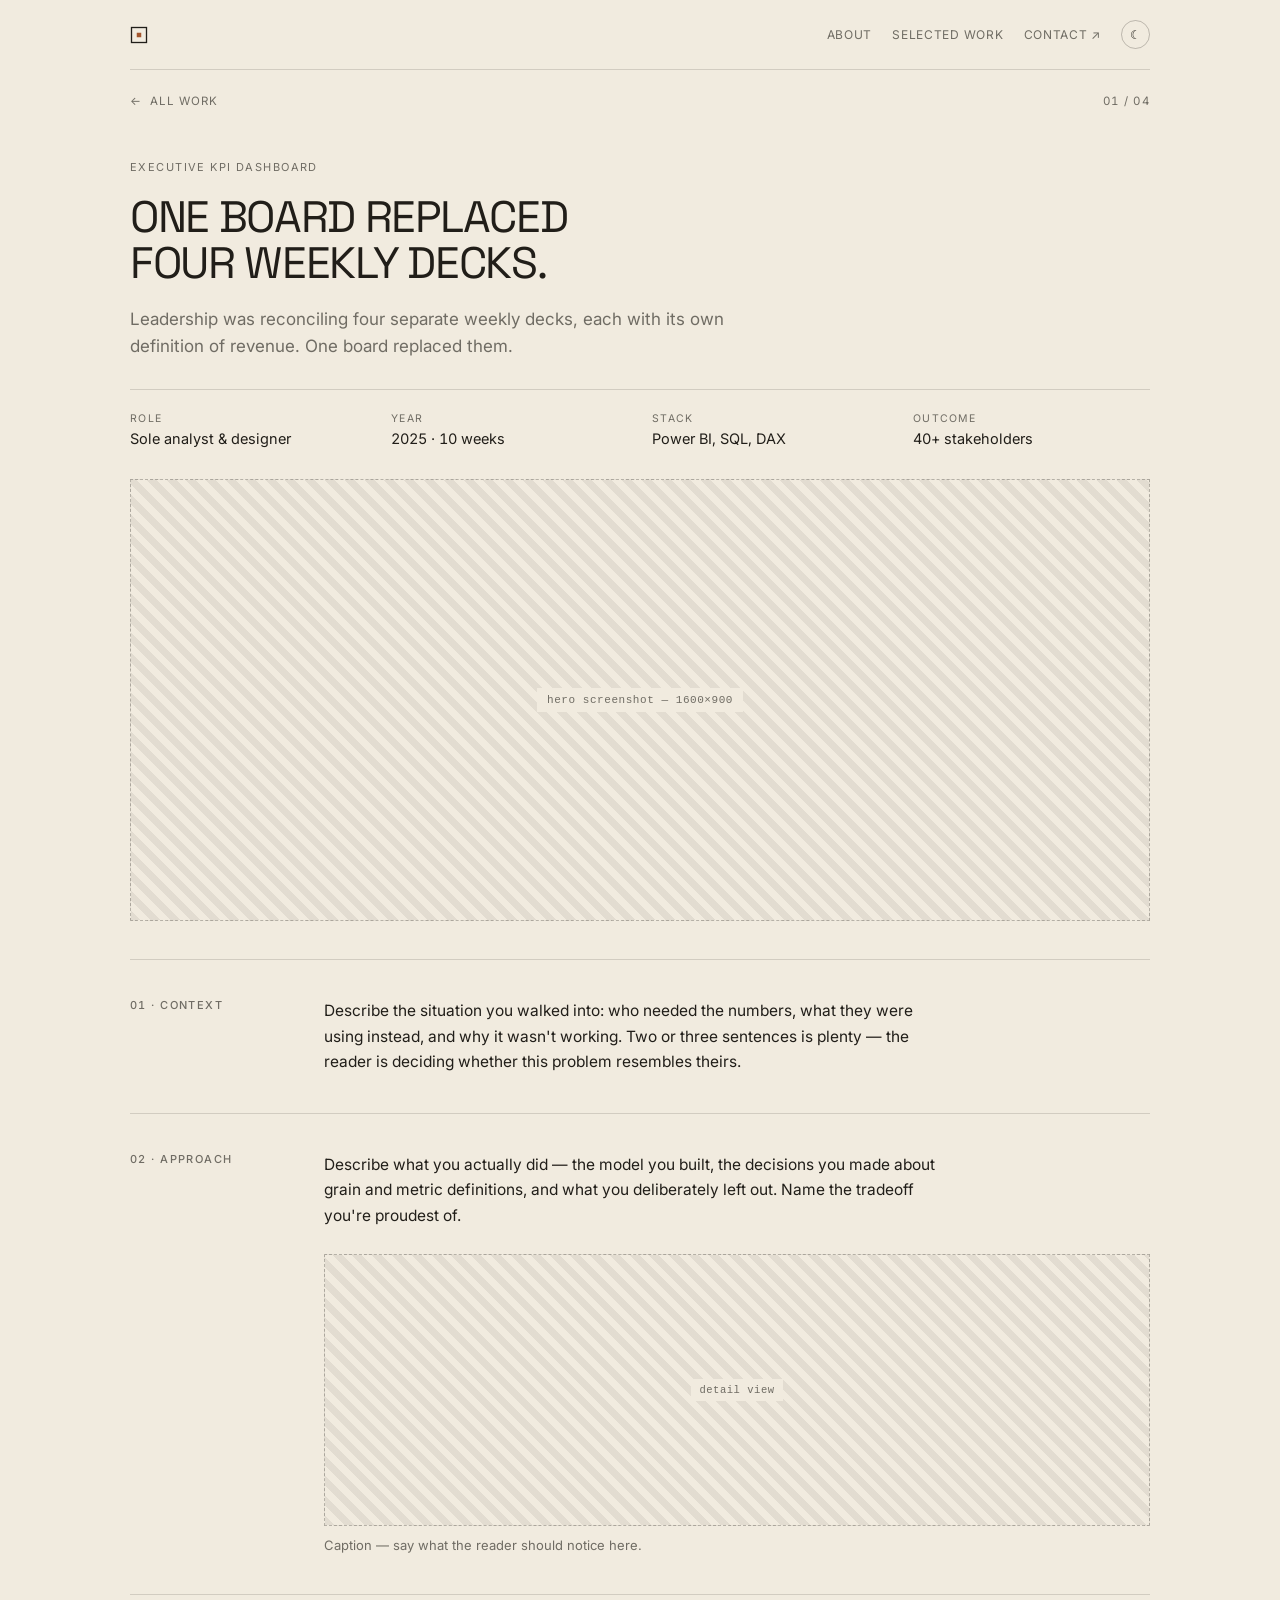
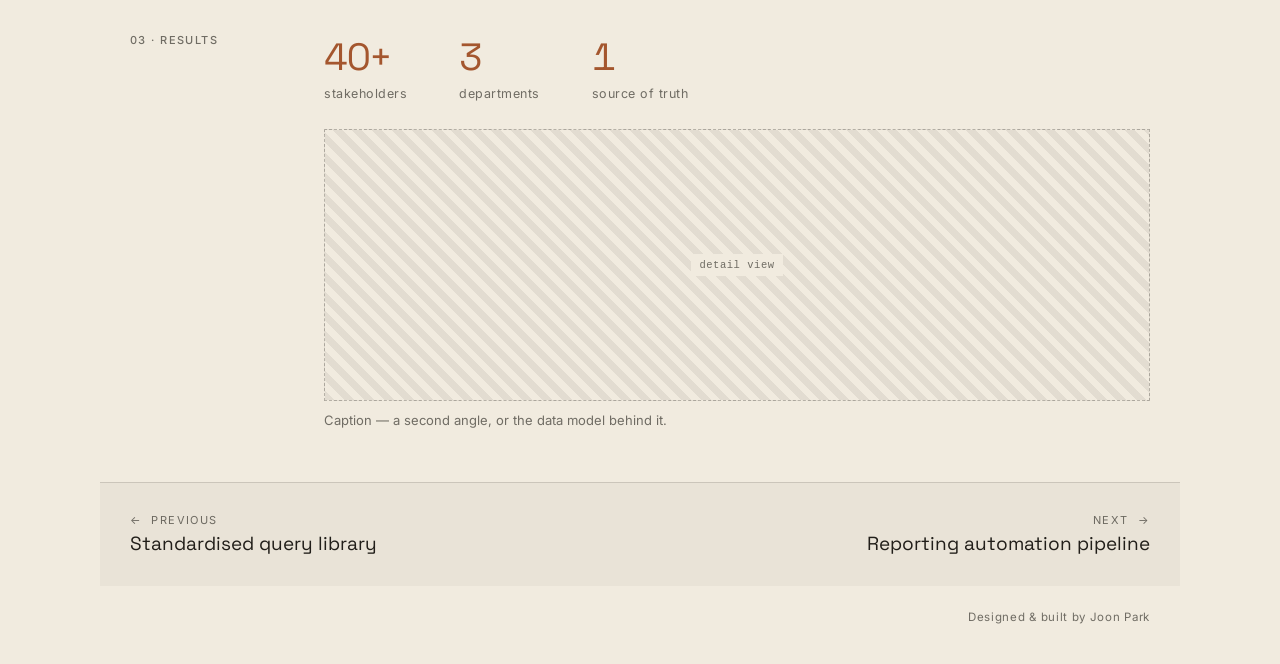
==== commit 9c02da2f: "Replace the header wordmark with a square mark The hero carries the name at 56px, so spelling it out" ====
--- a/work/kpi-dashboard.html
+++ b/work/kpi-dashboard.html
@@ -9,7 +9,7 @@
   <link rel="preconnect" href="https://fonts.googleapis.com">
   <link rel="preconnect" href="https://fonts.gstatic.com" crossorigin>
   <link href="https://fonts.googleapis.com/css2?family=Space+Grotesk:wght@400;500&family=Inter:wght@400;500&display=swap" rel="stylesheet">
-  <link rel="stylesheet" href="../css/style.css?v=22">
+  <link rel="stylesheet" href="../css/style.css?v=23">
   <script>
     (function () {
       var t = null;
@@ -29,7 +29,14 @@
 <div class="wrap">
 
   <header class="site-head bound">
-    <a class="brand" href="../index.html">Joon&nbsp;Park</a>
+    <a class="brand" href="../index.html" aria-label="Joon Park — home">
+      <!-- Square mark, matching the favicon. Outline uses currentColor so it
+           follows the theme and goes terracotta on hover. -->
+      <svg viewBox="0 0 24 24" fill="none" stroke="currentColor" aria-hidden="true">
+        <rect x="2" y="2" width="20" height="20" />
+        <rect class="brand-core" x="9" y="9" width="6" height="6" />
+      </svg>
+    </a>
     <nav class="site-nav">
       <a class="nav-link" href="../index.html#about">About</a>
       <a class="nav-link" href="../index.html#work">Selected Work</a>
@@ -122,6 +129,6 @@
 
 </div>
 
-<script src="../js/main.js?v=22"></script>
+<script src="../js/main.js?v=23"></script>
 </body>
 </html>
--- a/css/style.css
+++ b/css/style.css
@@ -107,7 +107,11 @@
   gap: 18px; padding: 20px 0;
   border-bottom: 1px solid var(--hair);
 }
-.brand { font-size: 12px; letter-spacing: .14em; text-transform: uppercase; }
+/* Wordless home mark — the hero already carries the name, so repeating it in
+   the header was redundant. Sized and weighted like the tool glyphs. */
+.brand { display: inline-flex; }
+.brand svg { width: 18px; height: 18px; stroke-width: 1.75; }
+.brand-core { fill: var(--accent); stroke: none; }
 .site-nav { display: flex; align-items: center; gap: 20px; }
 .nav-link {
   font-size: 12px; letter-spacing: .06em; text-transform: uppercase;
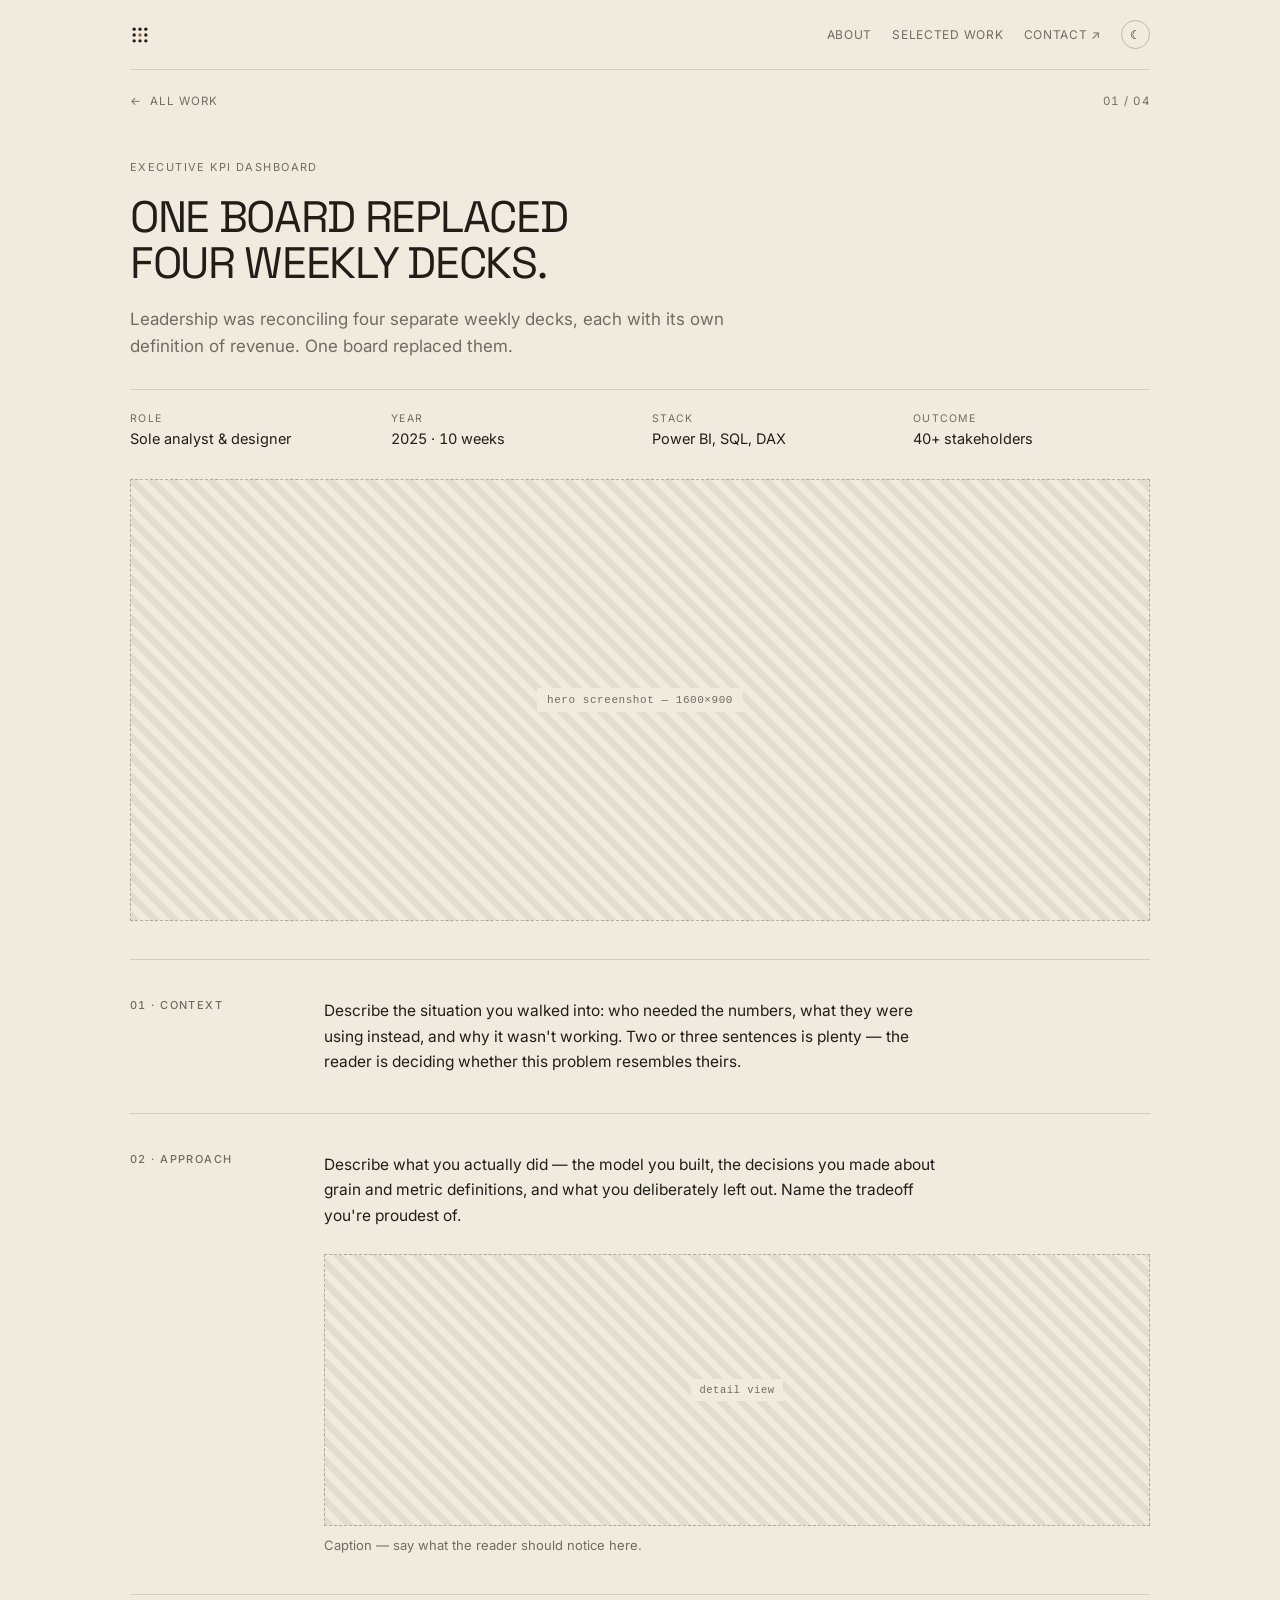
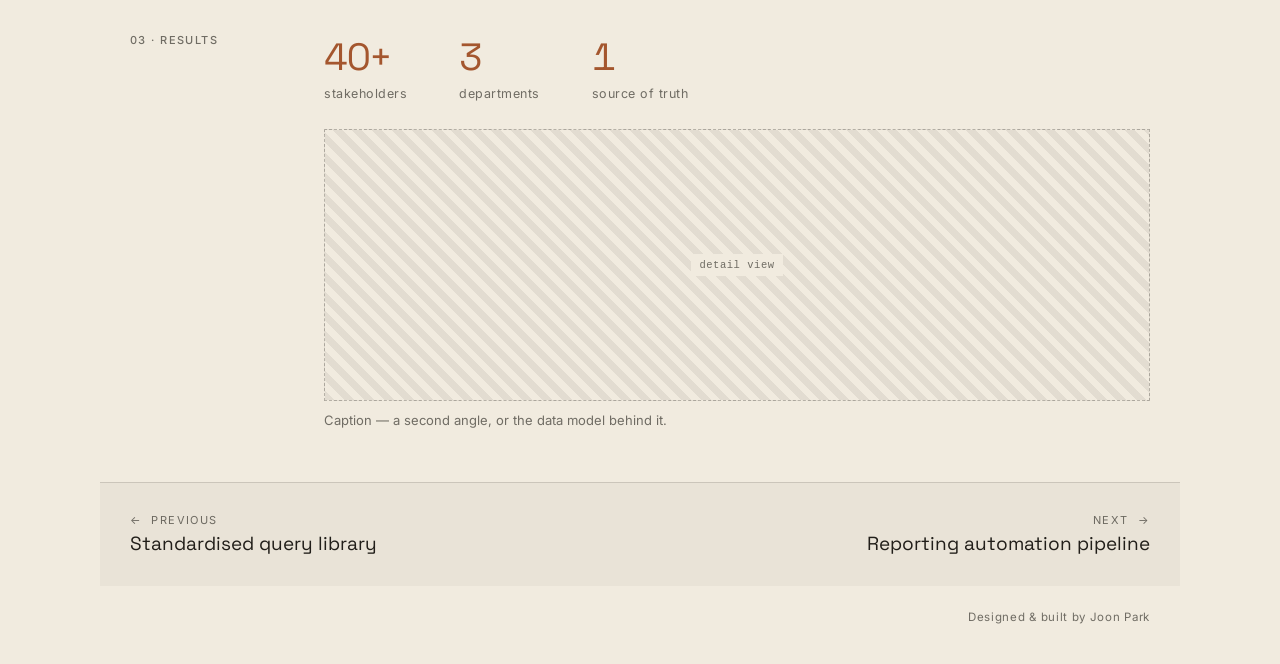
==== commit 505acfbf: "Use a 3x3 dot grid for the home mark Reads as a data matrix, which suits the work. Dots use currentC" ====
--- a/work/kpi-dashboard.html
+++ b/work/kpi-dashboard.html
@@ -9,7 +9,7 @@
   <link rel="preconnect" href="https://fonts.googleapis.com">
   <link rel="preconnect" href="https://fonts.gstatic.com" crossorigin>
   <link href="https://fonts.googleapis.com/css2?family=Space+Grotesk:wght@400;500&family=Inter:wght@400;500&display=swap" rel="stylesheet">
-  <link rel="stylesheet" href="../css/style.css?v=23">
+  <link rel="stylesheet" href="../css/style.css?v=24">
   <script>
     (function () {
       var t = null;
@@ -30,11 +30,12 @@
 
   <header class="site-head bound">
     <a class="brand" href="../index.html" aria-label="Joon Park — home">
-      <!-- Square mark, matching the favicon. Outline uses currentColor so it
-           follows the theme and goes terracotta on hover. -->
-      <svg viewBox="0 0 24 24" fill="none" stroke="currentColor" aria-hidden="true">
-        <rect x="2" y="2" width="20" height="20" />
-        <rect class="brand-core" x="9" y="9" width="6" height="6" />
+      <!-- 3x3 dot grid. Dots inherit the ink via currentColor so the mark
+           themes itself; the centre dot picks up the terracotta accent. -->
+      <svg viewBox="0 0 24 24" aria-hidden="true">
+        <circle cx="5" cy="5" r="2" /> <circle cx="12" cy="5" r="2" /> <circle cx="19" cy="5" r="2" />
+        <circle cx="5" cy="12" r="2" /> <circle class="brand-core" cx="12" cy="12" r="2" /> <circle cx="19" cy="12" r="2" />
+        <circle cx="5" cy="19" r="2" /> <circle cx="12" cy="19" r="2" /> <circle cx="19" cy="19" r="2" />
       </svg>
     </a>
     <nav class="site-nav">
@@ -129,6 +130,6 @@
 
 </div>
 
-<script src="../js/main.js?v=23"></script>
+<script src="../js/main.js?v=24"></script>
 </body>
 </html>
--- a/css/style.css
+++ b/css/style.css
@@ -108,10 +108,12 @@
   border-bottom: 1px solid var(--hair);
 }
 /* Wordless home mark — the hero already carries the name, so repeating it in
-   the header was redundant. Sized and weighted like the tool glyphs. */
+   the header was redundant. Slightly larger than the 18px tool glyphs: a dot
+   grid reads lighter than a stroked shape at the same size. */
 .brand { display: inline-flex; }
-.brand svg { width: 18px; height: 18px; stroke-width: 1.75; }
-.brand-core { fill: var(--accent); stroke: none; }
+.brand svg { width: 20px; height: 20px; }
+.brand circle { fill: currentColor; }
+.brand .brand-core { fill: var(--accent); }   /* needs .brand to outrank the rule above */
 .site-nav { display: flex; align-items: center; gap: 20px; }
 .nav-link {
   font-size: 12px; letter-spacing: .06em; text-transform: uppercase;
